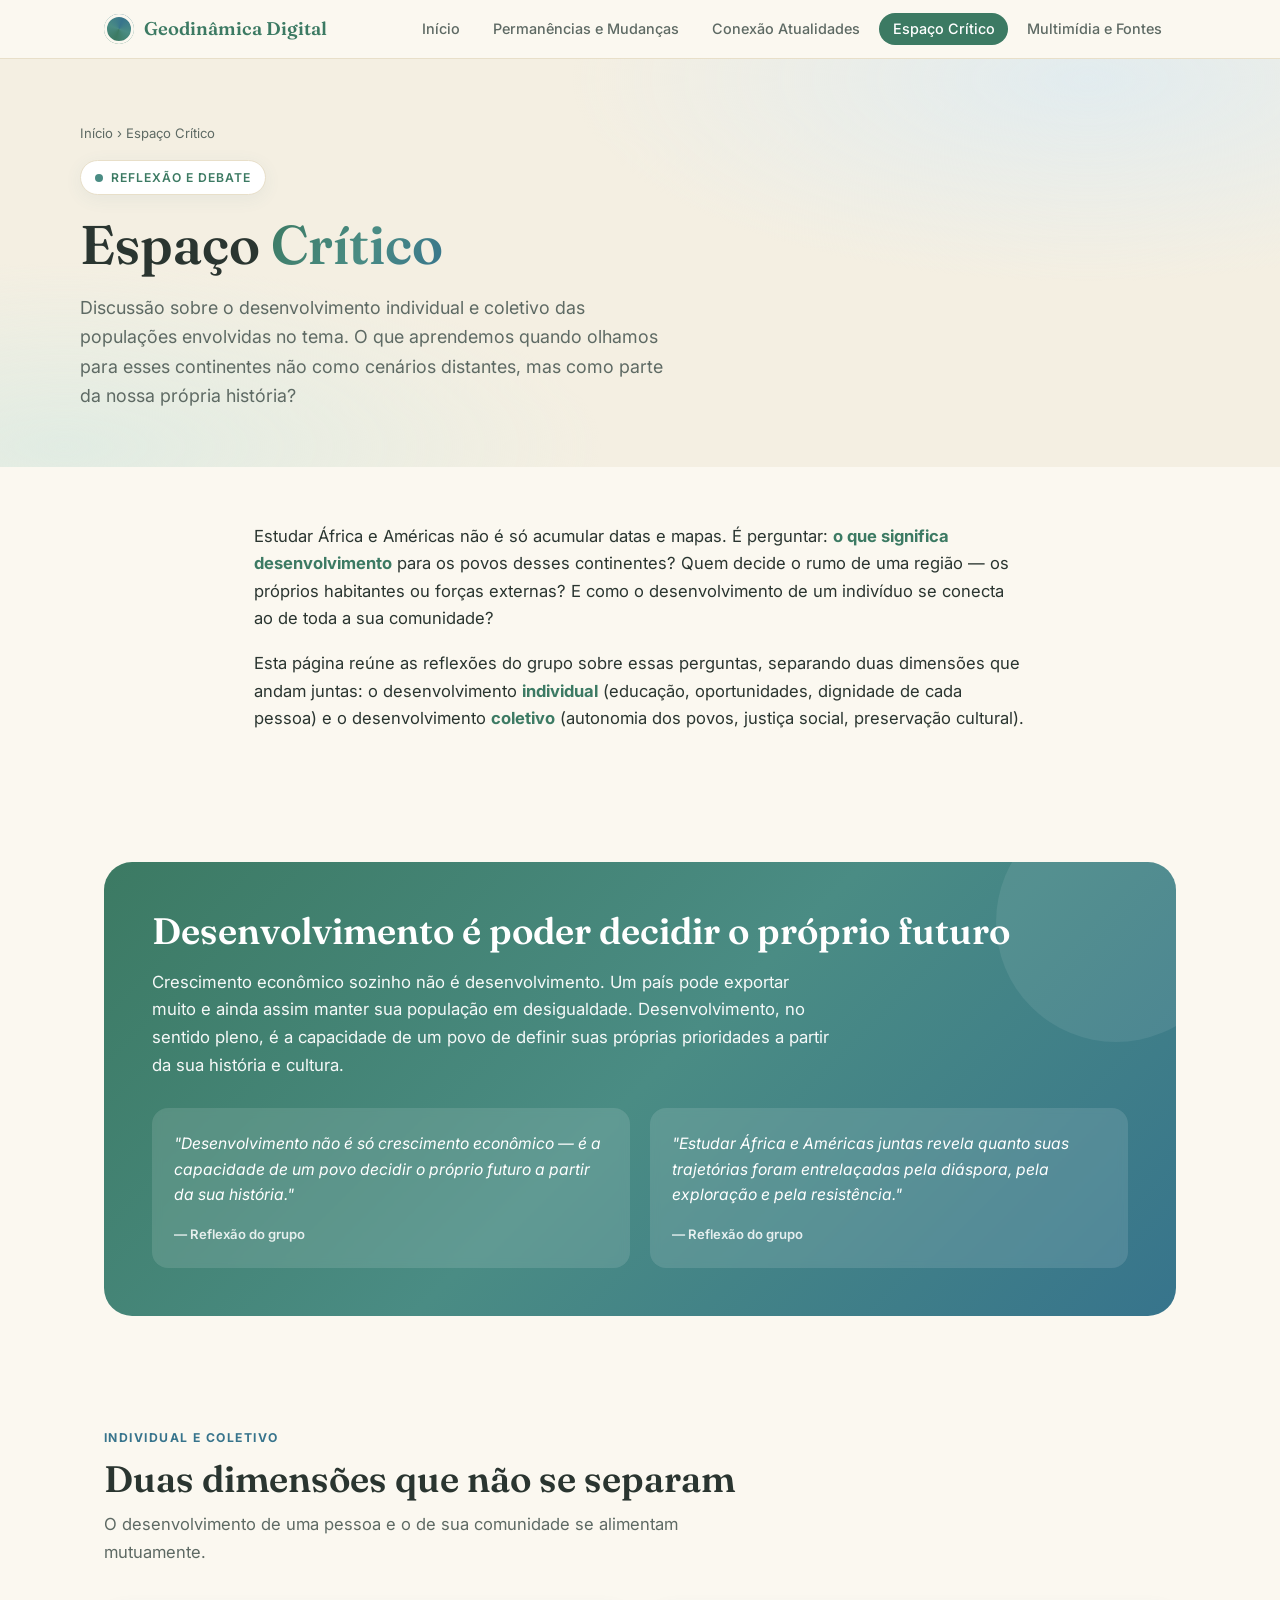
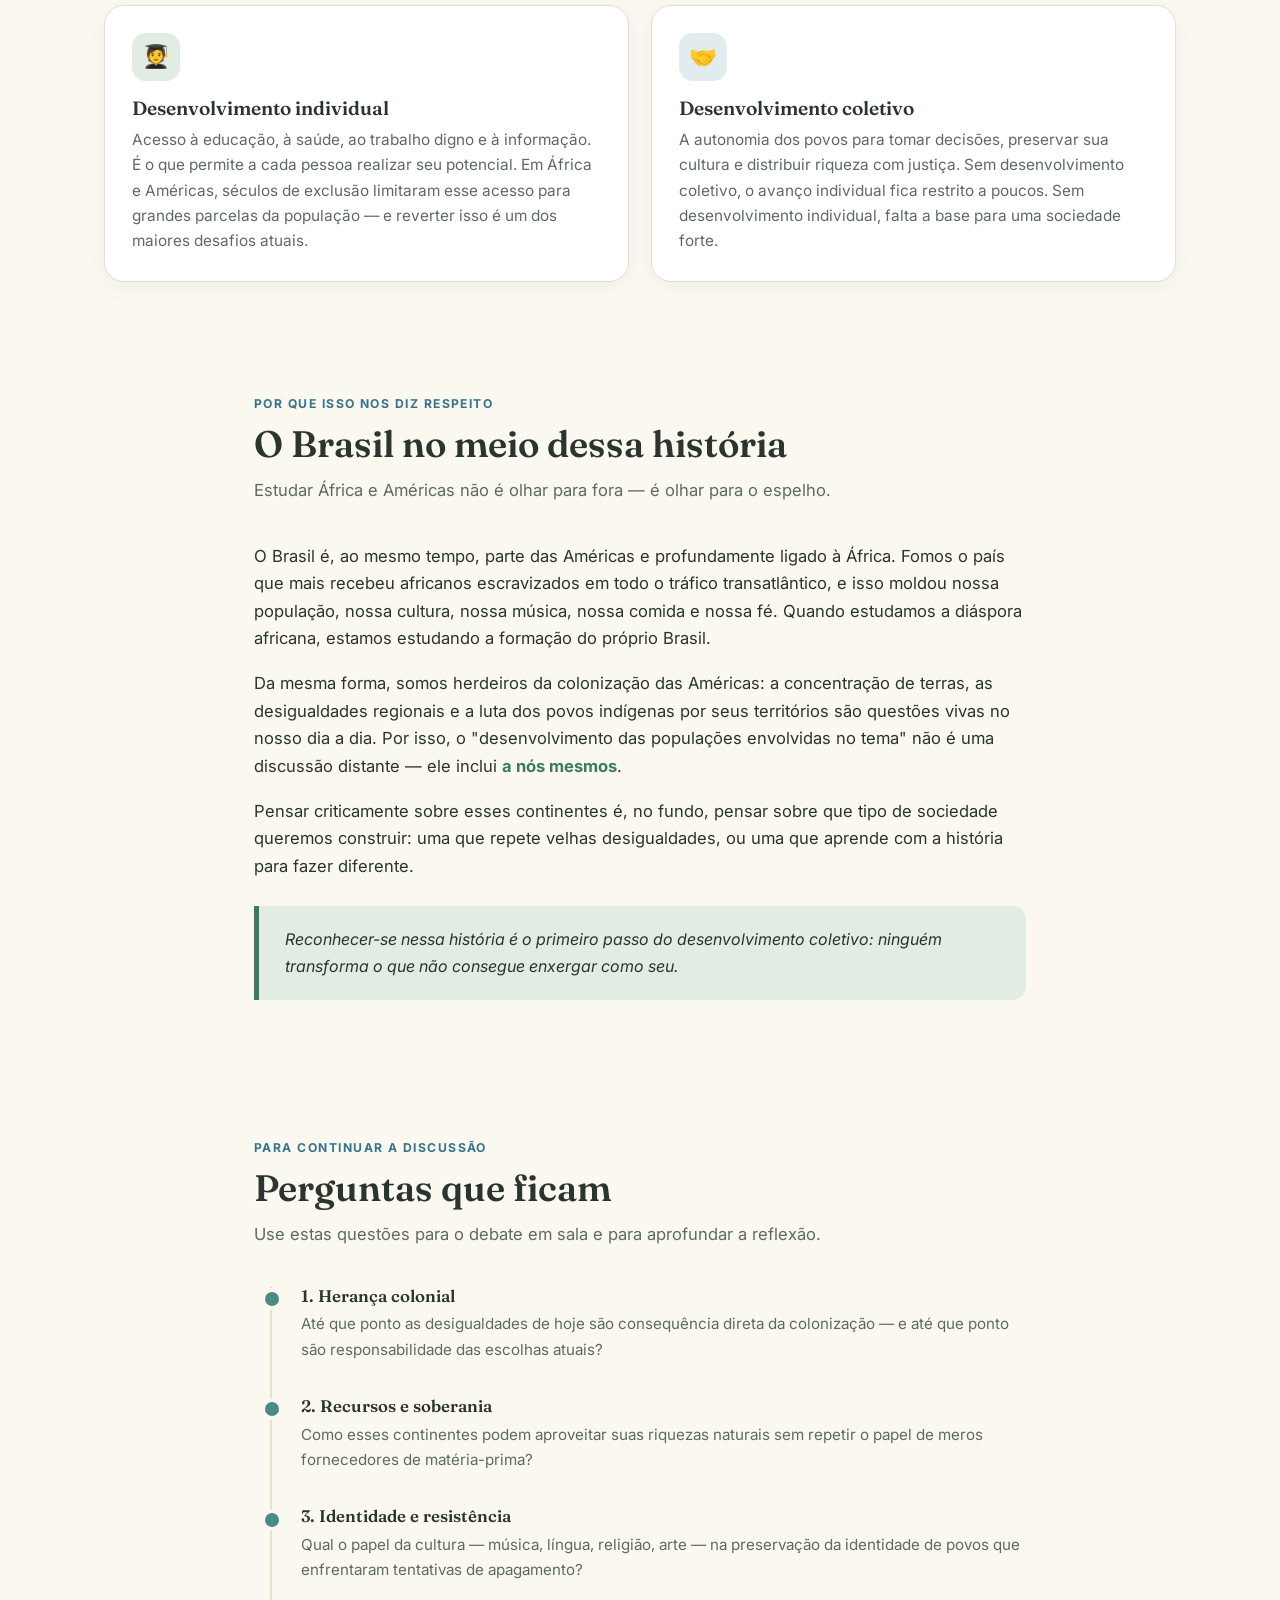
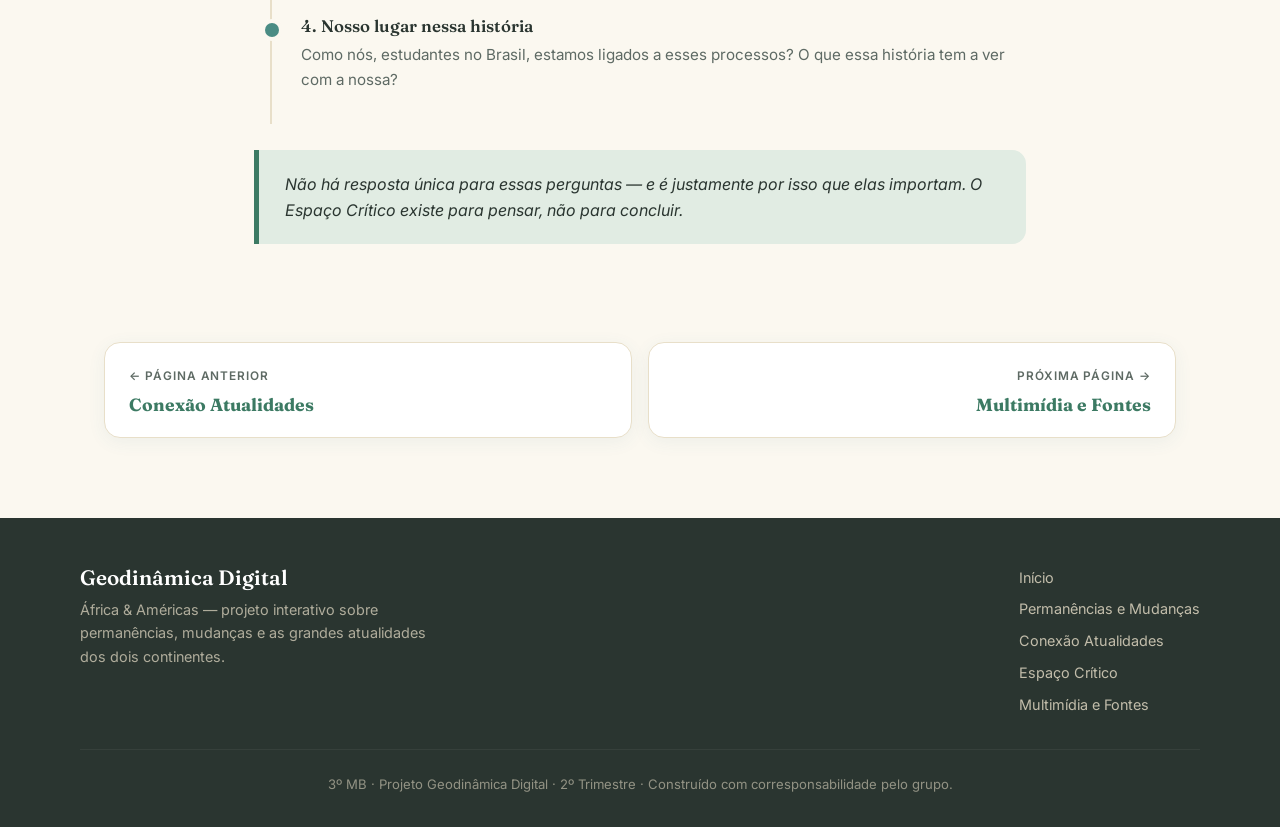
==== critico.html @ 0dd20bfc "site" ====
<!DOCTYPE html>
<html lang="pt-BR">
<head>
<meta charset="UTF-8">
<meta name="viewport" content="width=device-width, initial-scale=1.0">
<title>Espaço Crítico · Geodinâmica Digital</title>
<link rel="preconnect" href="https://fonts.googleapis.com">
<link rel="preconnect" href="https://fonts.gstatic.com" crossorigin>
<link href="https://fonts.googleapis.com/css2?family=Fraunces:opsz,wght@9..144,400;9..144,500;9..144,600;9..144,700&family=Inter:wght@400;500;600;700&display=swap" rel="stylesheet">
<link rel="stylesheet" href="estilo.css">
</head>
<body>

<header class="nav">
  <div class="nav-inner">
    <a class="logo" href="index.html"><span class="globo"></span> Geodinâmica Digital</a>
    <nav>
      <button class="menu-toggle" aria-label="Abrir menu" onclick="document.getElementById('menu').classList.toggle('open')">☰</button>
      <ul id="menu">
        <li><a href="index.html">Início</a></li>
        <li><a href="permanencias.html">Permanências e Mudanças</a></li>
        <li><a href="atualidades.html">Conexão Atualidades</a></li>
        <li><a href="critico.html" class="ativo">Espaço Crítico</a></li>
        <li><a href="multimidia.html">Multimídia e Fontes</a></li>
      </ul>
    </nav>
  </div>
</header>

<section class="pagina-head">
  <div class="pagina-head-inner reveal on">
    <div class="crumbs"><a href="index.html">Início</a> › Espaço Crítico</div>
    <span class="eyebrow"><span class="dot"></span> Reflexão e debate</span>
    <h1>Espaço <em>Crítico</em></h1>
    <p>Discussão sobre o desenvolvimento individual e coletivo das populações envolvidas no tema. O que aprendemos quando olhamos para esses continentes não como cenários distantes, mas como parte da nossa própria história?</p>
  </div>
</section>

<section class="bloco estreito reveal">
  <div class="prosa">
    <p>Estudar África e Américas não é só acumular datas e mapas. É perguntar: <strong>o que significa desenvolvimento</strong> para os povos desses continentes? Quem decide o rumo de uma região — os próprios habitantes ou forças externas? E como o desenvolvimento de um indivíduo se conecta ao de toda a sua comunidade?</p>
    <p>Esta página reúne as reflexões do grupo sobre essas perguntas, separando duas dimensões que andam juntas: o desenvolvimento <strong>individual</strong> (educação, oportunidades, dignidade de cada pessoa) e o desenvolvimento <strong>coletivo</strong> (autonomia dos povos, justiça social, preservação cultural).</p>
  </div>
</section>

<!-- BLOCO DESTAQUE -->
<section class="bloco reveal">
  <div class="destaque">
    <h2>Desenvolvimento é poder decidir o próprio futuro</h2>
    <p>Crescimento econômico sozinho não é desenvolvimento. Um país pode exportar muito e ainda assim manter sua população em desigualdade. Desenvolvimento, no sentido pleno, é a capacidade de um povo de definir suas próprias prioridades a partir da sua história e cultura.</p>
    <div class="reflexao">
      <div class="quote"><p>"Desenvolvimento não é só crescimento econômico — é a capacidade de um povo decidir o próprio futuro a partir da sua história."</p><span class="autor">— Reflexão do grupo</span></div>
      <div class="quote"><p>"Estudar África e Américas juntas revela quanto suas trajetórias foram entrelaçadas pela diáspora, pela exploração e pela resistência."</p><span class="autor">— Reflexão do grupo</span></div>
    </div>
  </div>
</section>

<!-- DUAS DIMENSÕES -->
<section class="bloco reveal">
  <div class="sec-head">
    <span class="sec-tag">Individual e coletivo</span>
    <h2>Duas dimensões que não se separam</h2>
    <p>O desenvolvimento de uma pessoa e o de sua comunidade se alimentam mutuamente.</p>
  </div>
  <div class="grid grid-2">
    <div class="card"><div class="ic verde">🧑‍🎓</div><h3>Desenvolvimento individual</h3><p>Acesso à educação, à saúde, ao trabalho digno e à informação. É o que permite a cada pessoa realizar seu potencial. Em África e Américas, séculos de exclusão limitaram esse acesso para grandes parcelas da população — e reverter isso é um dos maiores desafios atuais.</p></div>
    <div class="card"><div class="ic azul">🤝</div><h3>Desenvolvimento coletivo</h3><p>A autonomia dos povos para tomar decisões, preservar sua cultura e distribuir riqueza com justiça. Sem desenvolvimento coletivo, o avanço individual fica restrito a poucos. Sem desenvolvimento individual, falta a base para uma sociedade forte.</p></div>
  </div>
</section>

<!-- NOSSA CONEXÃO -->
<section class="bloco estreito reveal">
  <div class="sec-head">
    <span class="sec-tag">Por que isso nos diz respeito</span>
    <h2>O Brasil no meio dessa história</h2>
    <p>Estudar África e Américas não é olhar para fora — é olhar para o espelho.</p>
  </div>
  <div class="prosa">
    <p>O Brasil é, ao mesmo tempo, parte das Américas e profundamente ligado à África. Fomos o país que mais recebeu africanos escravizados em todo o tráfico transatlântico, e isso moldou nossa população, nossa cultura, nossa música, nossa comida e nossa fé. Quando estudamos a diáspora africana, estamos estudando a formação do próprio Brasil.</p>
    <p>Da mesma forma, somos herdeiros da colonização das Américas: a concentração de terras, as desigualdades regionais e a luta dos povos indígenas por seus territórios são questões vivas no nosso dia a dia. Por isso, o "desenvolvimento das populações envolvidas no tema" não é uma discussão distante — ele inclui <strong>a nós mesmos</strong>.</p>
    <p>Pensar criticamente sobre esses continentes é, no fundo, pensar sobre que tipo de sociedade queremos construir: uma que repete velhas desigualdades, ou uma que aprende com a história para fazer diferente.</p>
  </div>
  <div class="callout"><p>Reconhecer-se nessa história é o primeiro passo do desenvolvimento coletivo: ninguém transforma o que não consegue enxergar como seu.</p></div>
</section>

<!-- PERGUNTAS PARA DEBATE -->
<section class="bloco estreito reveal">
  <div class="sec-head">
    <span class="sec-tag">Para continuar a discussão</span>
    <h2>Perguntas que ficam</h2>
    <p>Use estas questões para o debate em sala e para aprofundar a reflexão.</p>
  </div>
  <div class="timeline">
    <div class="ev"><h4>1. Herança colonial</h4><p>Até que ponto as desigualdades de hoje são consequência direta da colonização — e até que ponto são responsabilidade das escolhas atuais?</p></div>
    <div class="ev"><h4>2. Recursos e soberania</h4><p>Como esses continentes podem aproveitar suas riquezas naturais sem repetir o papel de meros fornecedores de matéria-prima?</p></div>
    <div class="ev"><h4>3. Identidade e resistência</h4><p>Qual o papel da cultura — música, língua, religião, arte — na preservação da identidade de povos que enfrentaram tentativas de apagamento?</p></div>
    <div class="ev"><h4>4. Nosso lugar nessa história</h4><p>Como nós, estudantes no Brasil, estamos ligados a esses processos? O que essa história tem a ver com a nossa?</p></div>
  </div>
  <div class="callout"><p>Não há resposta única para essas perguntas — e é justamente por isso que elas importam. O Espaço Crítico existe para pensar, não para concluir.</p></div>
</section>

<div class="passo">
  <a href="atualidades.html"><span class="dir">← Página anterior</span><strong>Conexão Atualidades</strong></a>
  <a class="next" href="multimidia.html"><span class="dir">Próxima página →</span><strong>Multimídia e Fontes</strong></a>
</div>

<footer>
  <div class="foot-inner">
    <div><h4>Geodinâmica Digital</h4><p>África & Américas — projeto interativo sobre permanências, mudanças e as grandes atualidades dos dois continentes.</p></div>
    <div class="foot-links">
      <a href="index.html">Início</a>
      <a href="permanencias.html">Permanências e Mudanças</a>
      <a href="atualidades.html">Conexão Atualidades</a>
      <a href="critico.html">Espaço Crítico</a>
      <a href="multimidia.html">Multimídia e Fontes</a>
    </div>
  </div>
  <div class="foot-bottom">3º MB · Projeto Geodinâmica Digital · 2º Trimestre · Construído com corresponsabilidade pelo grupo.</div>
</footer>

<script>
document.querySelectorAll('#menu a').forEach(a=>a.addEventListener('click',()=>document.getElementById('menu').classList.remove('open')));
const io=new IntersectionObserver((es)=>{es.forEach(e=>{if(e.isIntersecting){e.target.classList.add('on');io.unobserve(e.target)}})},{threshold:.1});
document.querySelectorAll('.reveal').forEach(el=>io.observe(el));
</script>
</body>
</html>
---- estilo.css ----
/* ===================================================================
   Geodinâmica Digital — folha de estilo compartilhada
   Paleta: verde sálvia · teal (ponte) · azul petróleo · bege
   =================================================================== */
:root{
  --bege-claro:#F4EFE2;
  --bege:#E8DFC9;
  --bege-fundo:#FBF8F0;
  --verde:#3C7A63;
  --verde-claro:#6FA88E;
  --verde-suave:#E1ECE3;
  --teal:#4A8C84;
  --azul:#37748C;
  --azul-claro:#6FA3B5;
  --azul-suave:#E2ECEF;
  --tinta:#2A3530;
  --tinta-suave:#5E6A64;
  --branco:#FFFFFF;
  --sombra:0 10px 40px rgba(60,122,99,.10);
  --sombra-sutil:0 4px 18px rgba(55,116,140,.07);
  --raio:20px;
}
*{margin:0;padding:0;box-sizing:border-box}
html{scroll-behavior:smooth}
body{
  font-family:'Inter',sans-serif;
  background:var(--bege-fundo);
  color:var(--tinta);
  line-height:1.65;
  -webkit-font-smoothing:antialiased;
}
h1,h2,h3,h4{font-family:'Fraunces',serif;line-height:1.15;font-weight:600}
a{color:inherit;text-decoration:none}
img{max-width:100%;display:block}

/* ===== Navegação compartilhada ===== */
header.nav{
  position:sticky;top:0;z-index:100;
  background:rgba(251,248,240,.9);
  backdrop-filter:blur(12px);
  border-bottom:1px solid var(--bege);
}
.nav-inner{
  max-width:1120px;margin:0 auto;padding:.85rem 1.5rem;
  display:flex;align-items:center;justify-content:space-between;gap:1rem;
}
.logo{display:flex;align-items:center;gap:.6rem;font-family:'Fraunces',serif;font-weight:600;font-size:1.15rem;color:var(--verde)}
.logo .globo{
  width:30px;height:30px;border-radius:50%;
  background:conic-gradient(from 200deg,var(--verde),var(--teal),var(--azul),var(--teal),var(--verde));
  box-shadow:inset 0 0 0 3px var(--bege-fundo);
}
nav ul{display:flex;list-style:none;gap:.35rem;flex-wrap:wrap}
nav a{
  padding:.45rem .85rem;border-radius:999px;font-size:.9rem;font-weight:500;
  color:var(--tinta-suave);transition:.2s;
}
nav a:hover{background:var(--verde-suave);color:var(--verde)}
nav a.ativo{background:var(--verde);color:var(--branco)}
.menu-toggle{display:none;background:none;border:none;font-size:1.6rem;cursor:pointer;color:var(--verde)}

/* ===== Cabeçalho de página (banner) ===== */
.pagina-head{
  position:relative;overflow:hidden;
  padding:4rem 1.5rem 3.5rem;
  background:
    radial-gradient(ellipse 65% 80% at 85% 5%,var(--azul-suave),transparent 62%),
    radial-gradient(ellipse 70% 75% at 5% 95%,var(--verde-suave),transparent 60%),
    var(--bege-claro);
}
.pagina-head-inner{max-width:1120px;margin:0 auto}
.crumbs{font-size:.82rem;color:var(--tinta-suave);margin-bottom:1rem}
.crumbs a:hover{color:var(--verde)}
.eyebrow{
  display:inline-flex;align-items:center;gap:.5rem;
  background:var(--branco);border:1px solid var(--bege);
  padding:.4rem .9rem;border-radius:999px;font-size:.76rem;font-weight:600;
  letter-spacing:.08em;text-transform:uppercase;color:var(--verde);margin-bottom:1.2rem;
  box-shadow:var(--sombra-sutil);
}
.eyebrow .dot{width:8px;height:8px;border-radius:50%;background:var(--teal)}
.pagina-head h1{font-size:clamp(2.1rem,5vw,3.4rem);color:var(--tinta);margin-bottom:1rem;max-width:18ch}
.pagina-head h1 em{font-style:normal;background:linear-gradient(120deg,var(--verde),var(--teal) 55%,var(--azul));-webkit-background-clip:text;background-clip:text;color:transparent}
.pagina-head p{font-size:1.12rem;color:var(--tinta-suave);max-width:54ch}

/* ===== Estrutura de conteúdo ===== */
section.bloco{max-width:1120px;margin:0 auto;padding:3.5rem 1.5rem}
.bloco.estreito{max-width:820px}
.sec-head{max-width:64ch;margin-bottom:2.4rem}
.sec-tag{font-size:.76rem;font-weight:700;letter-spacing:.12em;text-transform:uppercase;color:var(--azul);margin-bottom:.6rem;display:block}
.sec-head h2{font-size:clamp(1.7rem,3.4vw,2.3rem);color:var(--tinta);margin-bottom:.7rem}
.sec-head p{color:var(--tinta-suave);font-size:1.04rem}
.prosa p{margin-bottom:1.1rem;font-size:1.04rem;color:var(--tinta)}
.prosa p strong{color:var(--verde)}

/* Botões */
.btn{display:inline-flex;align-items:center;gap:.5rem;padding:.8rem 1.5rem;border-radius:999px;font-weight:600;font-size:.95rem;transition:.2s;cursor:pointer;border:none}
.btn-primary{background:var(--verde);color:var(--branco);box-shadow:var(--sombra)}
.btn-primary:hover{background:#316551;transform:translateY(-2px)}
.btn-ghost{background:var(--branco);color:var(--azul);border:1px solid var(--azul-suave)}
.btn-ghost:hover{background:var(--azul-suave)}

/* Cards genéricos */
.grid{display:grid;gap:1.4rem}
.grid-2{grid-template-columns:repeat(2,1fr)}
.grid-3{grid-template-columns:repeat(3,1fr)}
.card{background:var(--branco);border:1px solid var(--bege);border-radius:var(--raio);padding:1.7rem;box-shadow:var(--sombra-sutil);transition:.25s}
.card:hover{transform:translateY(-4px);box-shadow:var(--sombra)}
.card .ic{width:48px;height:48px;border-radius:14px;display:grid;place-items:center;font-size:1.4rem;margin-bottom:1rem}
.ic.verde{background:var(--verde-suave);color:var(--verde)}
.ic.azul{background:var(--azul-suave);color:var(--azul)}
.card h3{font-size:1.2rem;margin-bottom:.5rem;color:var(--tinta)}
.card p{color:var(--tinta-suave);font-size:.96rem}

/* Linha do tempo */
.timeline{position:relative;margin-left:1rem;padding-left:1.8rem;border-left:2px solid var(--bege)}
.ev{position:relative;padding-bottom:2rem}
.ev::before{content:"";position:absolute;left:calc(-1.8rem - 7px);top:.35rem;width:14px;height:14px;border-radius:50%;background:var(--teal);box-shadow:0 0 0 4px var(--bege-fundo)}
.ev .ano{font-family:'Fraunces',serif;font-weight:600;color:var(--azul);font-size:1.1rem}
.ev h4{font-size:1.05rem;margin:.2rem 0 .35rem;color:var(--tinta)}
.ev p{color:var(--tinta-suave);font-size:.95rem}

/* Comparativo */
.compara{display:grid;grid-template-columns:1fr 1fr;gap:1.4rem}
.col-comp{background:var(--branco);border-radius:var(--raio);padding:1.8rem;border:1px solid var(--bege);box-shadow:var(--sombra-sutil)}
.col-comp.verde{border-top:5px solid var(--verde)}
.col-comp.azul{border-top:5px solid var(--azul)}
.col-comp h3{font-size:1.35rem;margin-bottom:1.1rem;display:flex;align-items:center;gap:.6rem}
.linha{padding:.9rem 0;border-bottom:1px dashed var(--bege)}
.linha:last-child{border-bottom:none}
.linha strong{display:block;color:var(--tinta);font-size:.95rem;margin-bottom:.15rem}
.linha span{color:var(--tinta-suave);font-size:.9rem}
.tag-perm{font-size:.68rem;font-weight:700;text-transform:uppercase;letter-spacing:.06em;padding:.12rem .5rem;border-radius:6px;margin-right:.4rem}
.tag-perm.p{background:var(--verde-suave);color:var(--verde)}
.tag-perm.m{background:var(--azul-suave);color:var(--azul)}

/* Artigos */
.artigo{background:var(--branco);border:1px solid var(--bege);border-radius:var(--raio);overflow:hidden;box-shadow:var(--sombra-sutil);transition:.25s;display:flex;flex-direction:column}
.artigo:hover{transform:translateY(-4px);box-shadow:var(--sombra)}
.artigo .faixa{height:7px}
.faixa.verde{background:linear-gradient(90deg,var(--verde),var(--verde-claro))}
.faixa.azul{background:linear-gradient(90deg,var(--azul),var(--azul-claro))}
.faixa.mix{background:linear-gradient(90deg,var(--verde),var(--teal),var(--azul))}
.artigo .corpo{padding:1.6rem}
.artigo .cat{font-size:.72rem;font-weight:700;letter-spacing:.08em;text-transform:uppercase;color:var(--azul);margin-bottom:.6rem;display:block}
.artigo h3{font-size:1.15rem;margin-bottom:.6rem;color:var(--tinta)}
.artigo p{color:var(--tinta-suave);font-size:.92rem;margin-bottom:.9rem}
.artigo .meta{font-size:.8rem;color:var(--tinta-suave);font-style:italic}

/* Bloco destaque (crítico) */
.destaque{background:linear-gradient(135deg,var(--verde) 0%,var(--teal) 50%,var(--azul) 100%);border-radius:28px;padding:3rem;color:var(--branco);position:relative;overflow:hidden}
.destaque::before{content:"";position:absolute;right:-60px;top:-60px;width:240px;height:240px;border-radius:50%;background:rgba(255,255,255,.08)}
.destaque h2{font-size:clamp(1.7rem,3.4vw,2.3rem);margin-bottom:1rem;position:relative}
.destaque p{font-size:1.05rem;opacity:.95;max-width:62ch;position:relative}
.reflexao{display:grid;grid-template-columns:1fr 1fr;gap:1.2rem;position:relative;margin-top:1.8rem}
.quote{background:rgba(255,255,255,.12);border-radius:16px;padding:1.4rem;backdrop-filter:blur(4px)}
.quote p{font-size:.98rem;margin-bottom:.7rem;font-style:italic;opacity:1}
.quote .autor{font-size:.82rem;font-weight:600;opacity:.85;font-style:normal}

/* Recursos / multimídia */
.recurso{background:var(--branco);border:1px solid var(--bege);border-radius:18px;padding:1.5rem;box-shadow:var(--sombra-sutil)}
.recurso .big{font-size:2rem;margin-bottom:.6rem}
.recurso h4{font-family:'Fraunces',serif;font-size:1.1rem;margin-bottom:.3rem;color:var(--tinta)}
.recurso p{font-size:.9rem;color:var(--tinta-suave)}
.fontes{background:var(--bege-claro);border-radius:var(--raio);padding:1.8rem 2rem;border:1px solid var(--bege)}
.fontes h3{font-size:1.2rem;margin-bottom:1rem;color:var(--verde)}
.fontes ol{padding-left:1.2rem;color:var(--tinta-suave)}
.fontes li{margin-bottom:.7rem;font-size:.92rem}

/* Equipe */
.equipe{display:grid;grid-template-columns:repeat(5,1fr);gap:1rem;margin-top:1.5rem}
.membro{background:var(--branco);border:1px solid var(--bege);border-radius:16px;padding:1.3rem;text-align:center;box-shadow:var(--sombra-sutil)}
.avatar{width:56px;height:56px;border-radius:50%;margin:0 auto .7rem;display:grid;place-items:center;font-family:'Fraunces',serif;font-weight:600;font-size:1.3rem;color:var(--branco)}
.avatar-foto{width:72px;height:72px;border-radius:50%;margin:0 auto .7rem;object-fit:cover;border:3px solid var(--verde-suave);box-shadow:var(--sombra-sutil)}
.membro strong{display:block;font-size:.92rem;color:var(--tinta)}
.membro span{font-size:.8rem;color:var(--tinta-suave)}

/* Caixa de citação / dado em prosa */
.callout{background:var(--verde-suave);border-left:5px solid var(--verde);border-radius:0 14px 14px 0;padding:1.3rem 1.6rem;margin:1.6rem 0}
.callout.azul{background:var(--azul-suave);border-left-color:var(--azul)}
.callout p{font-size:1rem;color:var(--tinta);font-style:italic}

/* Navegação entre páginas (próximo/anterior) */
.passo{display:flex;justify-content:space-between;gap:1rem;flex-wrap:wrap;max-width:1120px;margin:0 auto;padding:1rem 1.5rem 4rem}
.passo a{background:var(--branco);border:1px solid var(--bege);border-radius:16px;padding:1.1rem 1.5rem;flex:1;min-width:220px;transition:.2s;box-shadow:var(--sombra-sutil)}
.passo a:hover{transform:translateY(-3px);box-shadow:var(--sombra);border-color:var(--verde-claro)}
.passo .dir{font-size:.74rem;text-transform:uppercase;letter-spacing:.08em;color:var(--tinta-suave);font-weight:600}
.passo strong{display:block;color:var(--verde);font-family:'Fraunces',serif;font-size:1.1rem;margin-top:.2rem}
.passo a.next{text-align:right}

/* Rodapé */
footer{background:var(--tinta);color:var(--bege);padding:3rem 1.5rem 2rem;margin-top:1rem}
.foot-inner{max-width:1120px;margin:0 auto;display:flex;justify-content:space-between;flex-wrap:wrap;gap:2rem;align-items:start}
footer h4{font-family:'Fraunces',serif;color:var(--branco);font-size:1.3rem;margin-bottom:.5rem}
footer p{font-size:.9rem;opacity:.7;max-width:40ch}
.foot-links{display:flex;flex-direction:column;gap:.5rem}
.foot-links a{font-size:.9rem;opacity:.8;transition:.2s}
.foot-links a:hover{opacity:1;color:var(--verde-claro)}
.foot-bottom{max-width:1120px;margin:2rem auto 0;padding-top:1.5rem;border-top:1px solid rgba(255,255,255,.1);font-size:.82rem;opacity:.55;text-align:center}

/* Reveal */
.reveal{opacity:0;transform:translateY(20px);transition:.6s cubic-bezier(.2,.7,.3,1)}
.reveal.on{opacity:1;transform:none}

/* Responsivo */
@media (max-width:880px){
  .grid-3{grid-template-columns:1fr 1fr}
  .equipe{grid-template-columns:repeat(3,1fr)}
  .compara,.reflexao{grid-template-columns:1fr}
  nav ul{display:none}
  nav ul.open{display:flex;flex-direction:column;position:absolute;top:100%;right:1rem;background:var(--branco);padding:1rem;border-radius:16px;box-shadow:var(--sombra);border:1px solid var(--bege);min-width:220px}
  .menu-toggle{display:block}
}
@media (max-width:560px){
  .grid-2,.grid-3{grid-template-columns:1fr}
  .equipe{grid-template-columns:1fr 1fr}
  .destaque{padding:2rem}
  section.bloco{padding:2.8rem 1.2rem}
}
@media (prefers-reduced-motion:reduce){
  .reveal{opacity:1;transform:none;transition:none}
  html{scroll-behavior:auto}
}
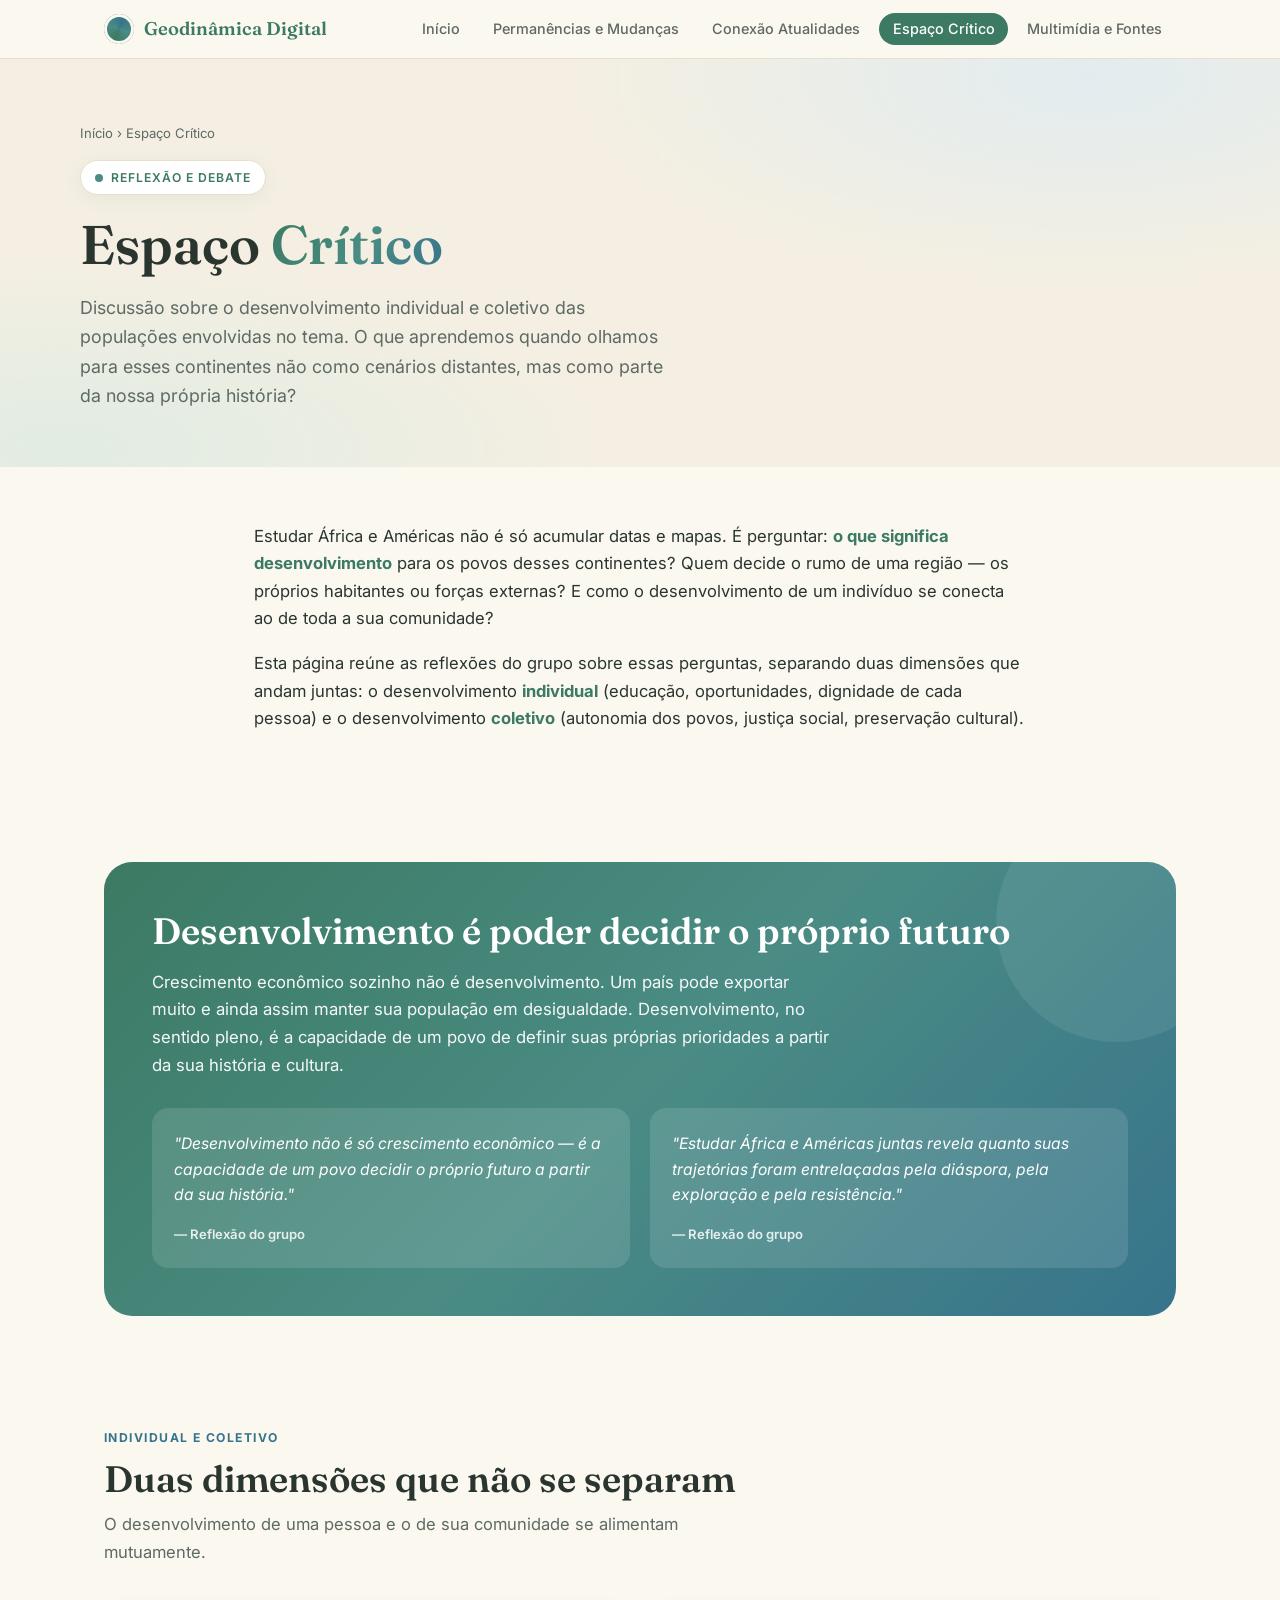
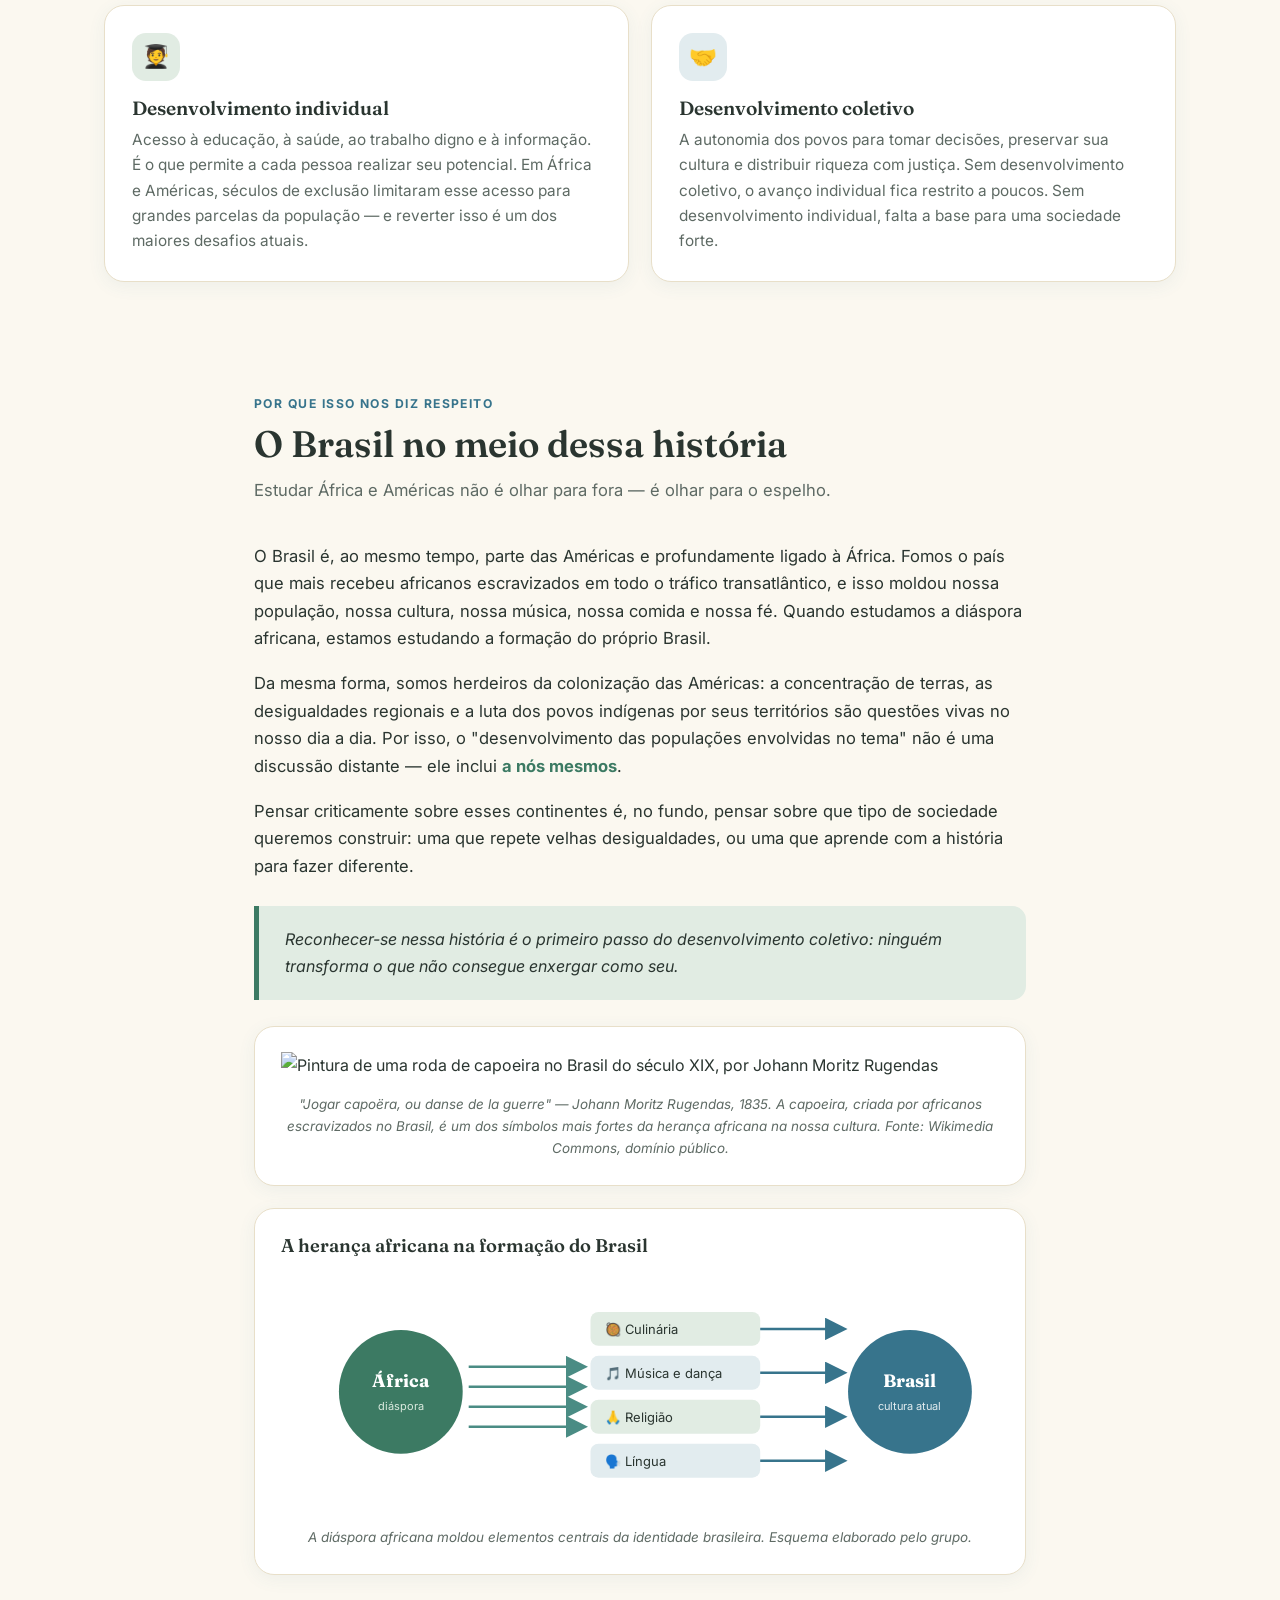
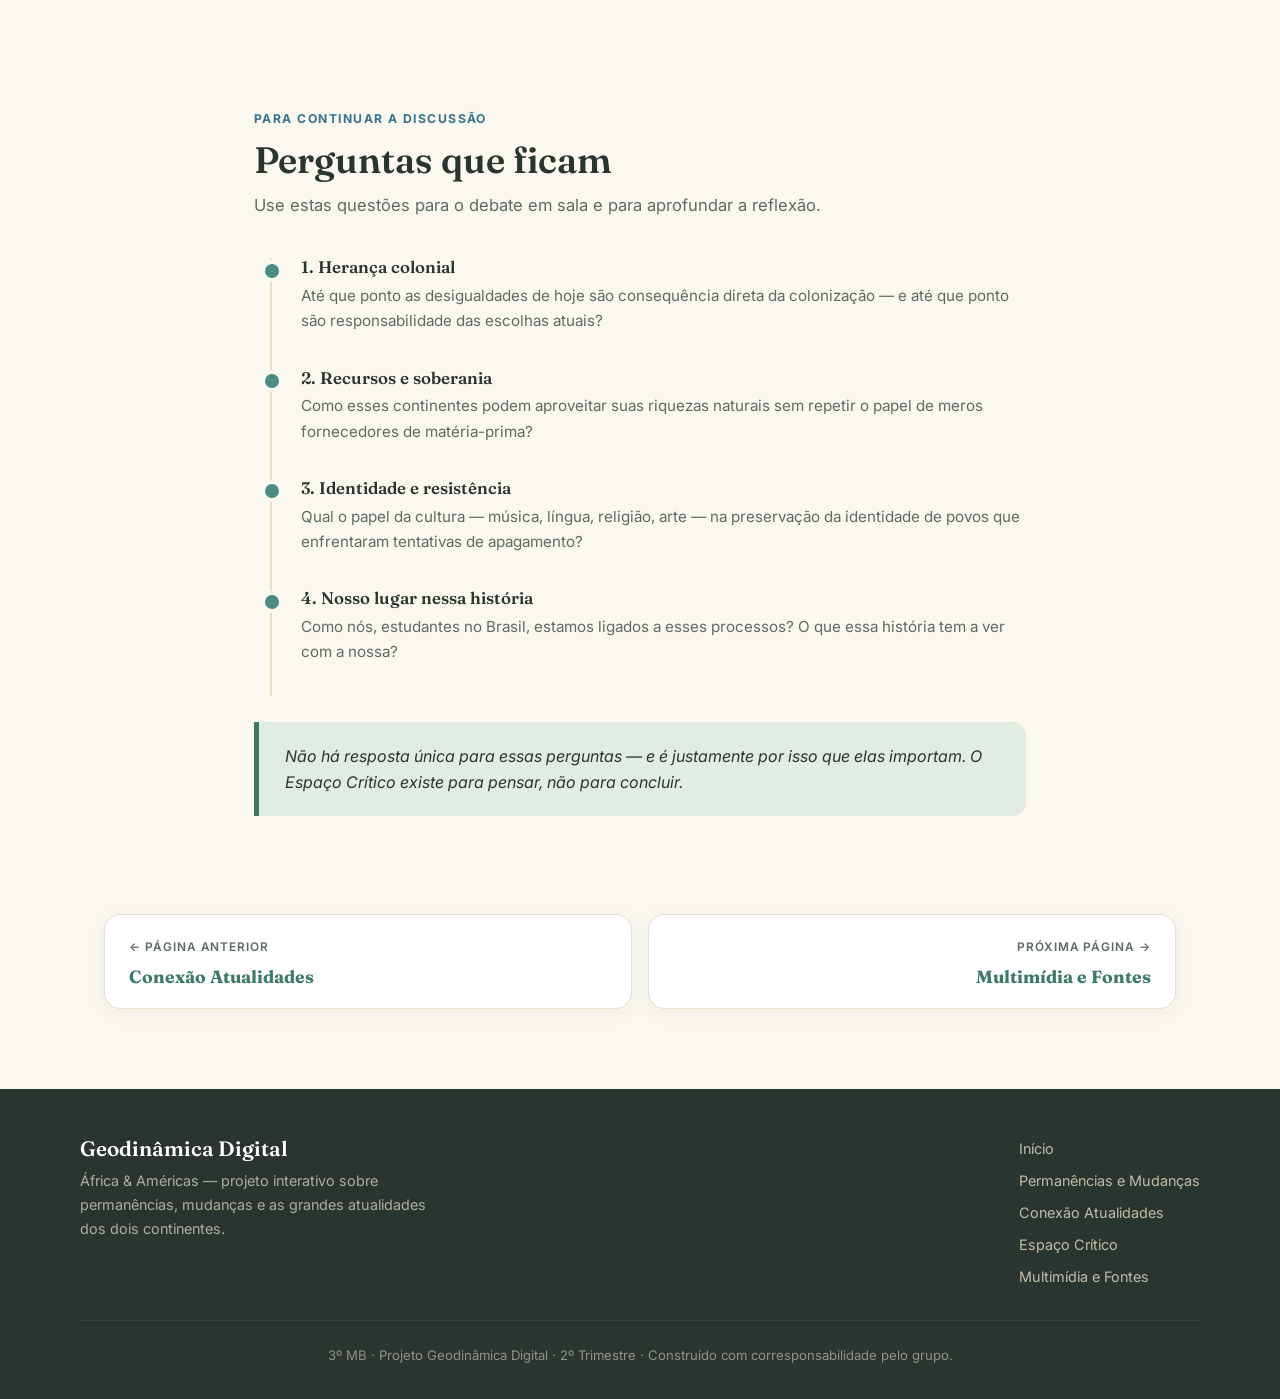
==== commit 16fb28bf: "xx" ====
--- a/critico.html
+++ b/critico.html
@@ -81,6 +81,39 @@
     <p>Pensar criticamente sobre esses continentes é, no fundo, pensar sobre que tipo de sociedade queremos construir: uma que repete velhas desigualdades, ou uma que aprende com a história para fazer diferente.</p>
   </div>
   <div class="callout"><p>Reconhecer-se nessa história é o primeiro passo do desenvolvimento coletivo: ninguém transforma o que não consegue enxergar como seu.</p></div>
+
+  <figure class="figura">
+    <img src="img/capoeira_rugendas.jpg" alt="Pintura de uma roda de capoeira no Brasil do século XIX, por Johann Moritz Rugendas">
+    <figcaption>"Jogar capoëra, ou danse de la guerre" — Johann Moritz Rugendas, 1835. A capoeira, criada por africanos escravizados no Brasil, é um dos símbolos mais fortes da herança africana na nossa cultura. Fonte: Wikimedia Commons, domínio público.</figcaption>
+  </figure>
+
+  <figure class="figura">
+    <h4>A herança africana na formação do Brasil</h4>
+    <svg viewBox="0 0 720 240" xmlns="http://www.w3.org/2000/svg" role="img" aria-label="Diagrama mostrando heranças africanas na cultura brasileira">
+      <rect width="720" height="240" fill="#FFFFFF"/>
+      <circle cx="120" cy="120" r="62" fill="#3C7A63"/>
+      <text x="120" y="115" font-family="Fraunces,serif" font-size="18" font-weight="700" fill="#FFFFFF" text-anchor="middle">África</text>
+      <text x="120" y="138" font-family="Inter" font-size="11" fill="#DCEBE0" text-anchor="middle">diáspora</text>
+      <g stroke="#4A8C84" stroke-width="2.5" fill="none" marker-end="url(#ar)">
+        <path d="M188 95 H300"/><path d="M188 115 H300"/><path d="M188 135 H300"/><path d="M188 155 H300"/>
+      </g>
+      <defs><marker id="ar" markerWidth="9" markerHeight="9" refX="6" refY="4.5" orient="auto"><path d="M0 0 L9 4.5 L0 9 z" fill="#4A8C84"/></marker></defs>
+      <g font-family="Inter,sans-serif" font-size="13" fill="#2A3530">
+        <rect x="310" y="40" width="170" height="34" rx="8" fill="#E1ECE3"/><text x="325" y="62">🥘 Culinária</text>
+        <rect x="310" y="84" width="170" height="34" rx="8" fill="#E2ECEF"/><text x="325" y="106">🎵 Música e dança</text>
+        <rect x="310" y="128" width="170" height="34" rx="8" fill="#E1ECE3"/><text x="325" y="150">🙏 Religião</text>
+        <rect x="310" y="172" width="170" height="34" rx="8" fill="#E2ECEF"/><text x="325" y="194">🗣️ Língua</text>
+      </g>
+      <g stroke="#37748C" stroke-width="2.5" fill="none" marker-end="url(#ar2)">
+        <path d="M480 57 H560"/><path d="M480 101 H560"/><path d="M480 145 H560"/><path d="M480 189 H560"/>
+      </g>
+      <defs><marker id="ar2" markerWidth="9" markerHeight="9" refX="6" refY="4.5" orient="auto"><path d="M0 0 L9 4.5 L0 9 z" fill="#37748C"/></marker></defs>
+      <circle cx="630" cy="120" r="62" fill="#37748C"/>
+      <text x="630" y="115" font-family="Fraunces,serif" font-size="18" font-weight="700" fill="#FFFFFF" text-anchor="middle">Brasil</text>
+      <text x="630" y="138" font-family="Inter" font-size="11" fill="#E2ECEF" text-anchor="middle">cultura atual</text>
+    </svg>
+    <figcaption>A diáspora africana moldou elementos centrais da identidade brasileira. Esquema elaborado pelo grupo.</figcaption>
+  </figure>
 </section>
 
 <!-- PERGUNTAS PARA DEBATE -->
--- a/estilo.css
+++ b/estilo.css
@@ -167,6 +167,27 @@
 .fontes ol{padding-left:1.2rem;color:var(--tinta-suave)}
 .fontes li{margin-bottom:.7rem;font-size:.92rem}
 
+/* Vídeos incorporados */
+.video-grid{display:grid;grid-template-columns:1fr 1fr;gap:1.4rem}
+.video-card{background:var(--branco);border:1px solid var(--bege);border-radius:var(--raio);overflow:hidden;box-shadow:var(--sombra-sutil)}
+.video-embed{position:relative;width:100%;padding-top:56.25%;background:var(--tinta)}
+.video-embed iframe{position:absolute;inset:0;width:100%;height:100%;border:0}
+.video-card .vc-corpo{padding:1.3rem 1.5rem}
+.video-card .vc-tag{font-size:.72rem;font-weight:700;letter-spacing:.06em;text-transform:uppercase;color:var(--azul);display:block;margin-bottom:.4rem}
+.video-card h4{font-family:'Fraunces',serif;font-size:1.15rem;color:var(--tinta);margin-bottom:.4rem}
+.video-card p{font-size:.9rem;color:var(--tinta-suave)}
+.video-thumb{position:relative;width:100%;padding-top:56.25%;background:linear-gradient(135deg,var(--verde),var(--teal),var(--azul));display:block}
+.video-thumb .play{position:absolute;inset:0;display:grid;place-items:center}
+.video-thumb .play span{width:64px;height:64px;border-radius:50%;background:rgba(255,255,255,.92);display:grid;place-items:center;font-size:1.5rem;color:var(--verde);box-shadow:var(--sombra)}
+.video-thumb .lbl{position:absolute;left:1rem;bottom:.9rem;color:var(--branco);font-family:'Fraunces',serif;font-weight:600;font-size:1.1rem;text-shadow:0 1px 4px rgba(0,0,0,.3)}
+
+/* Legenda de figura (mapas/gráficos SVG) */
+.figura{background:var(--branco);border:1px solid var(--bege);border-radius:var(--raio);padding:1.6rem;box-shadow:var(--sombra-sutil);margin:1.4rem 0}
+.figura svg{width:100%;height:auto;display:block}
+.figura figcaption{font-size:.84rem;color:var(--tinta-suave);margin-top:.9rem;font-style:italic;text-align:center}
+.figura h4{font-family:'Fraunces',serif;font-size:1.15rem;color:var(--tinta);margin-bottom:1rem}
+@media (max-width:880px){.video-grid{grid-template-columns:1fr}}
+
 /* Equipe */
 .equipe{display:grid;grid-template-columns:repeat(5,1fr);gap:1rem;margin-top:1.5rem}
 .membro{background:var(--branco);border:1px solid var(--bege);border-radius:16px;padding:1.3rem;text-align:center;box-shadow:var(--sombra-sutil)}
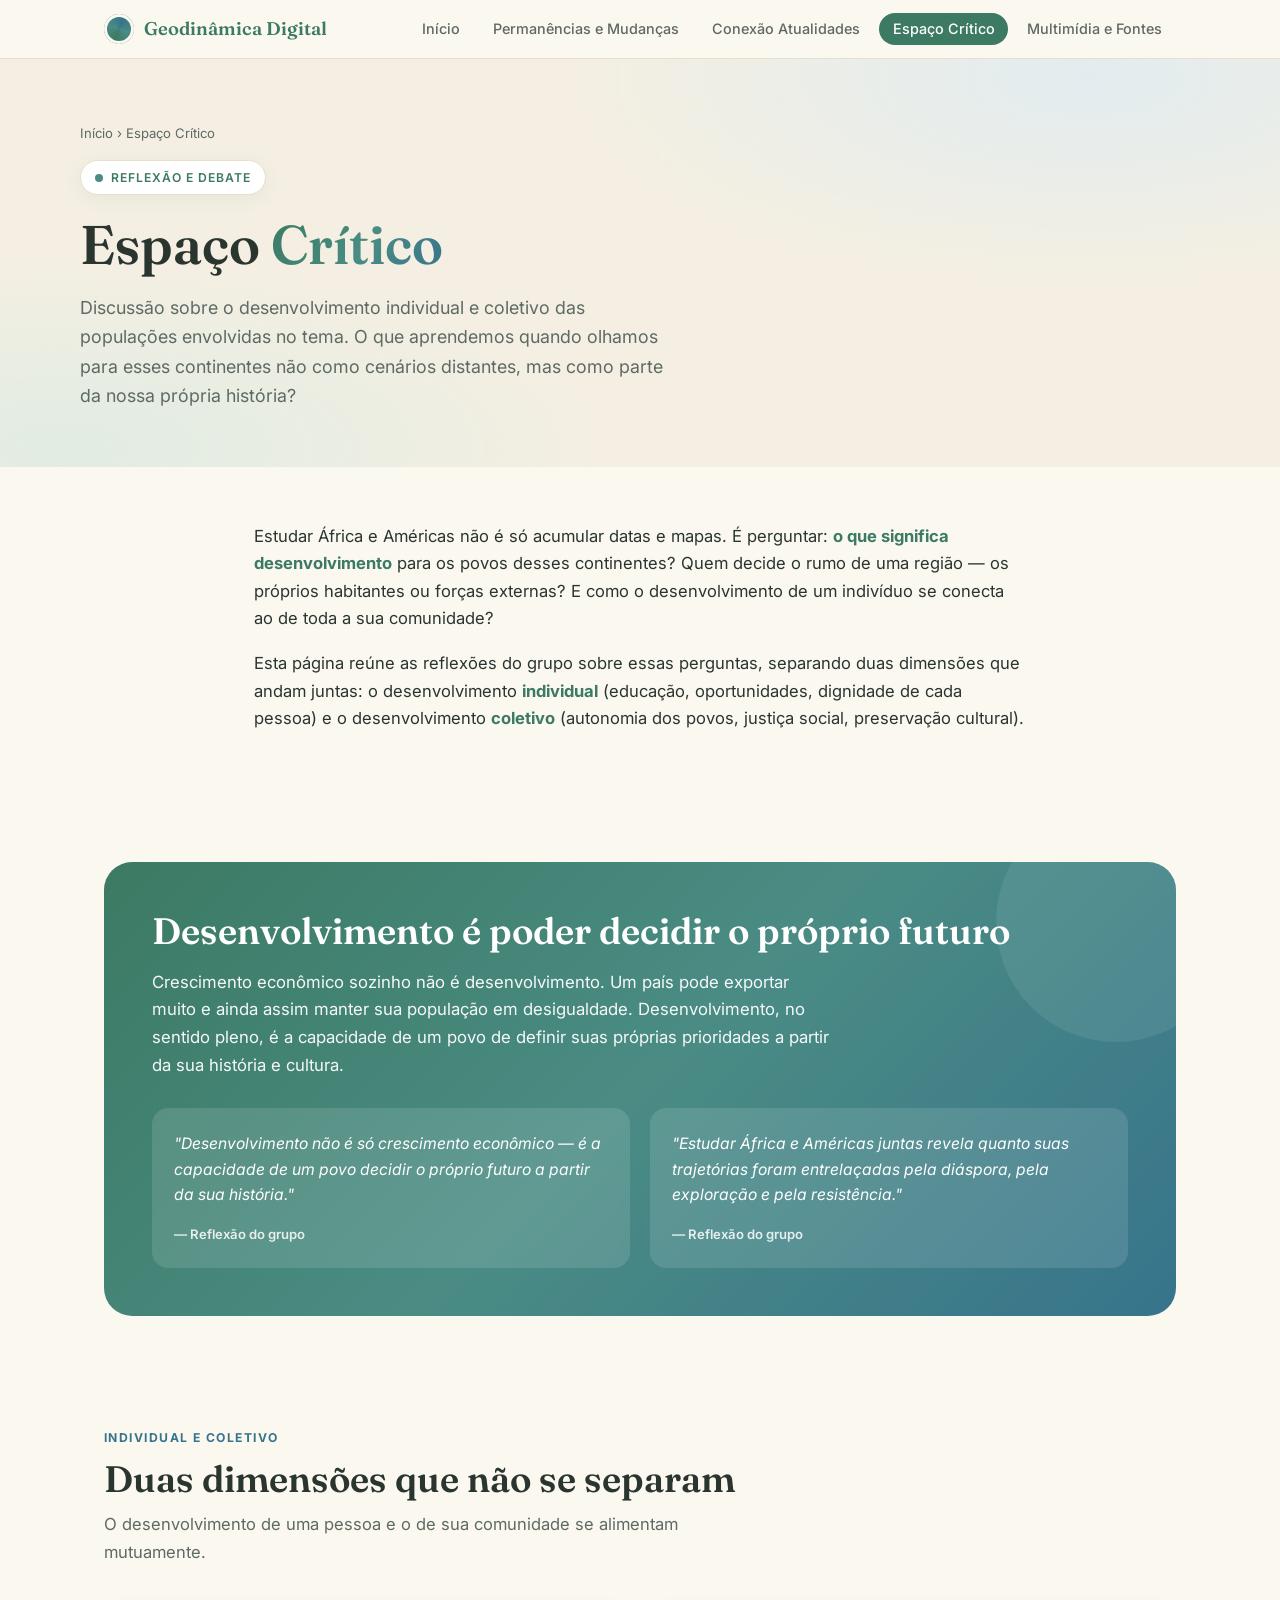
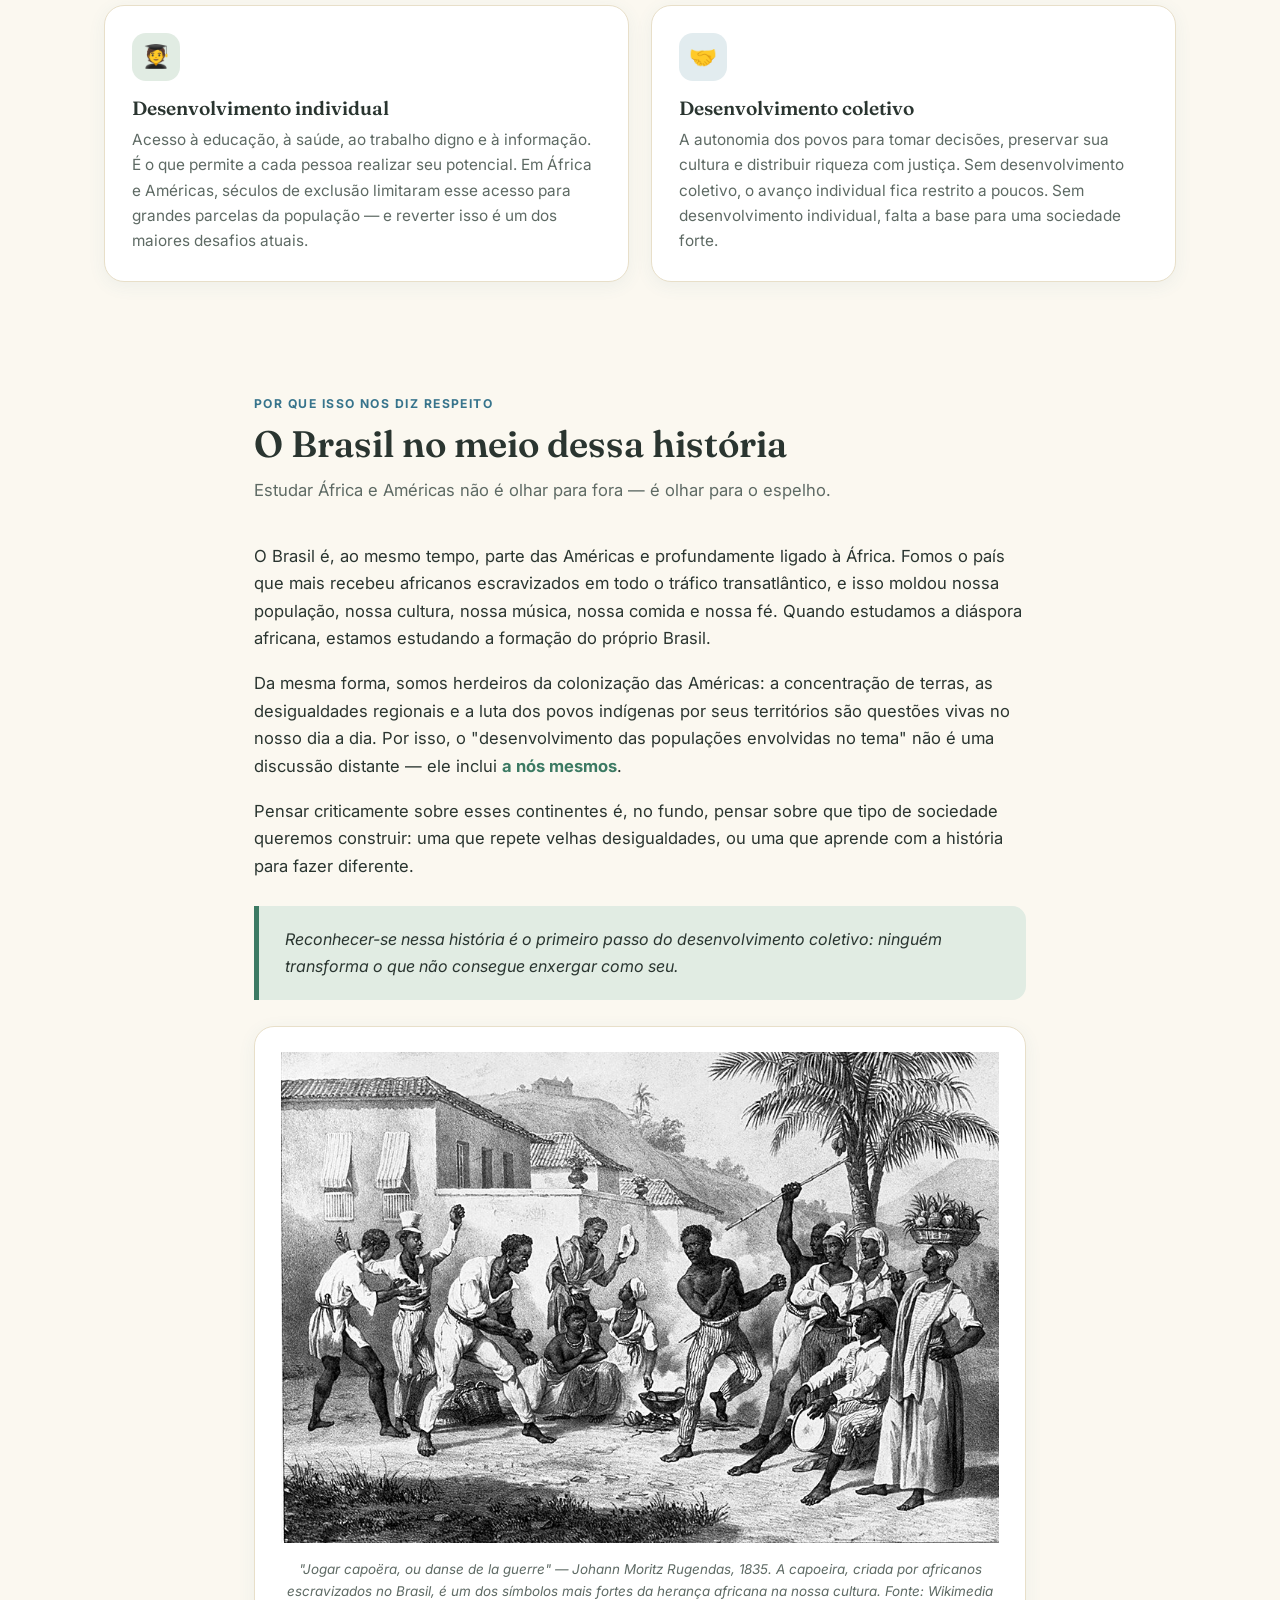
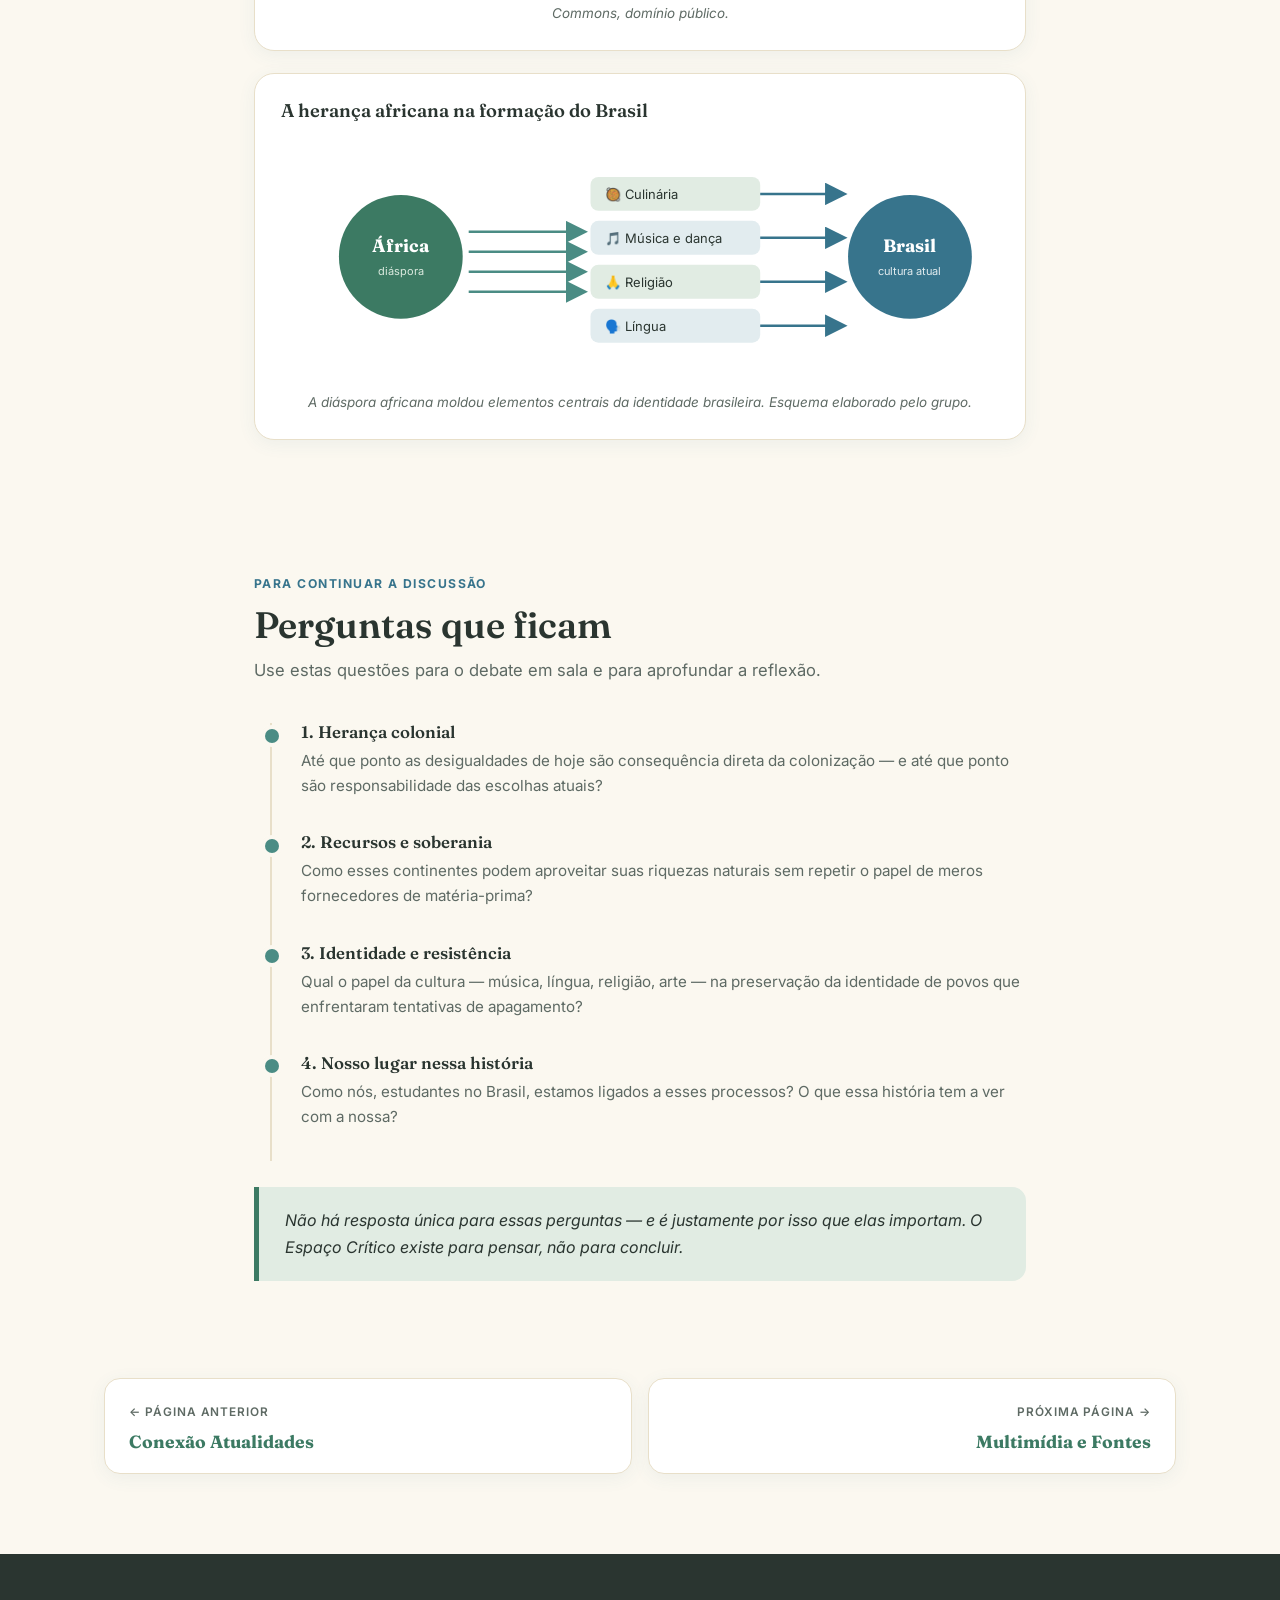
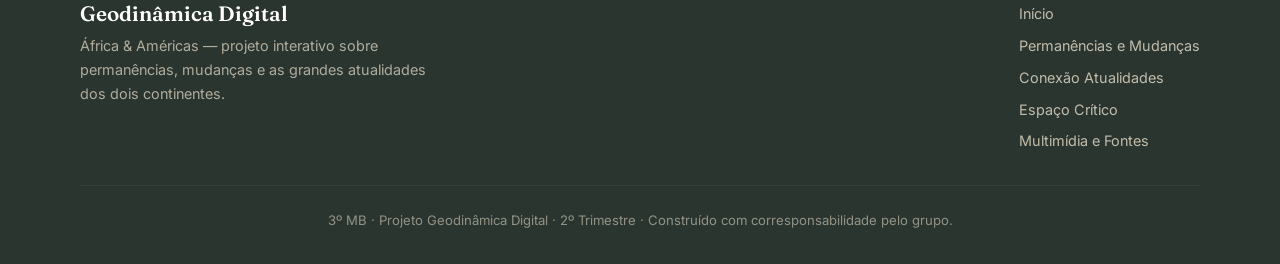
==== commit 98689f63: "xx" ====
--- a/critico.html
+++ b/critico.html
@@ -83,7 +83,7 @@
   <div class="callout"><p>Reconhecer-se nessa história é o primeiro passo do desenvolvimento coletivo: ninguém transforma o que não consegue enxergar como seu.</p></div>
 
   <figure class="figura">
-    <img src="img/capoeira_rugendas.jpg" alt="Pintura de uma roda de capoeira no Brasil do século XIX, por Johann Moritz Rugendas">
+    <img src="img/capoeira_rugendas.jpg" alt="Pintura de uma roda de capoeira no Brasil do século XIX, por Johann Moritz Rugendas" onerror="this.onerror=null;this.src='https://upload.wikimedia.org/wikipedia/commons/thumb/9/92/Jogar_capo%C3%ABra_ou_danse_de_la_guerre.jpg/960px-Jogar_capo%C3%ABra_ou_danse_de_la_guerre.jpg';">
     <figcaption>"Jogar capoëra, ou danse de la guerre" — Johann Moritz Rugendas, 1835. A capoeira, criada por africanos escravizados no Brasil, é um dos símbolos mais fortes da herança africana na nossa cultura. Fonte: Wikimedia Commons, domínio público.</figcaption>
   </figure>
 
